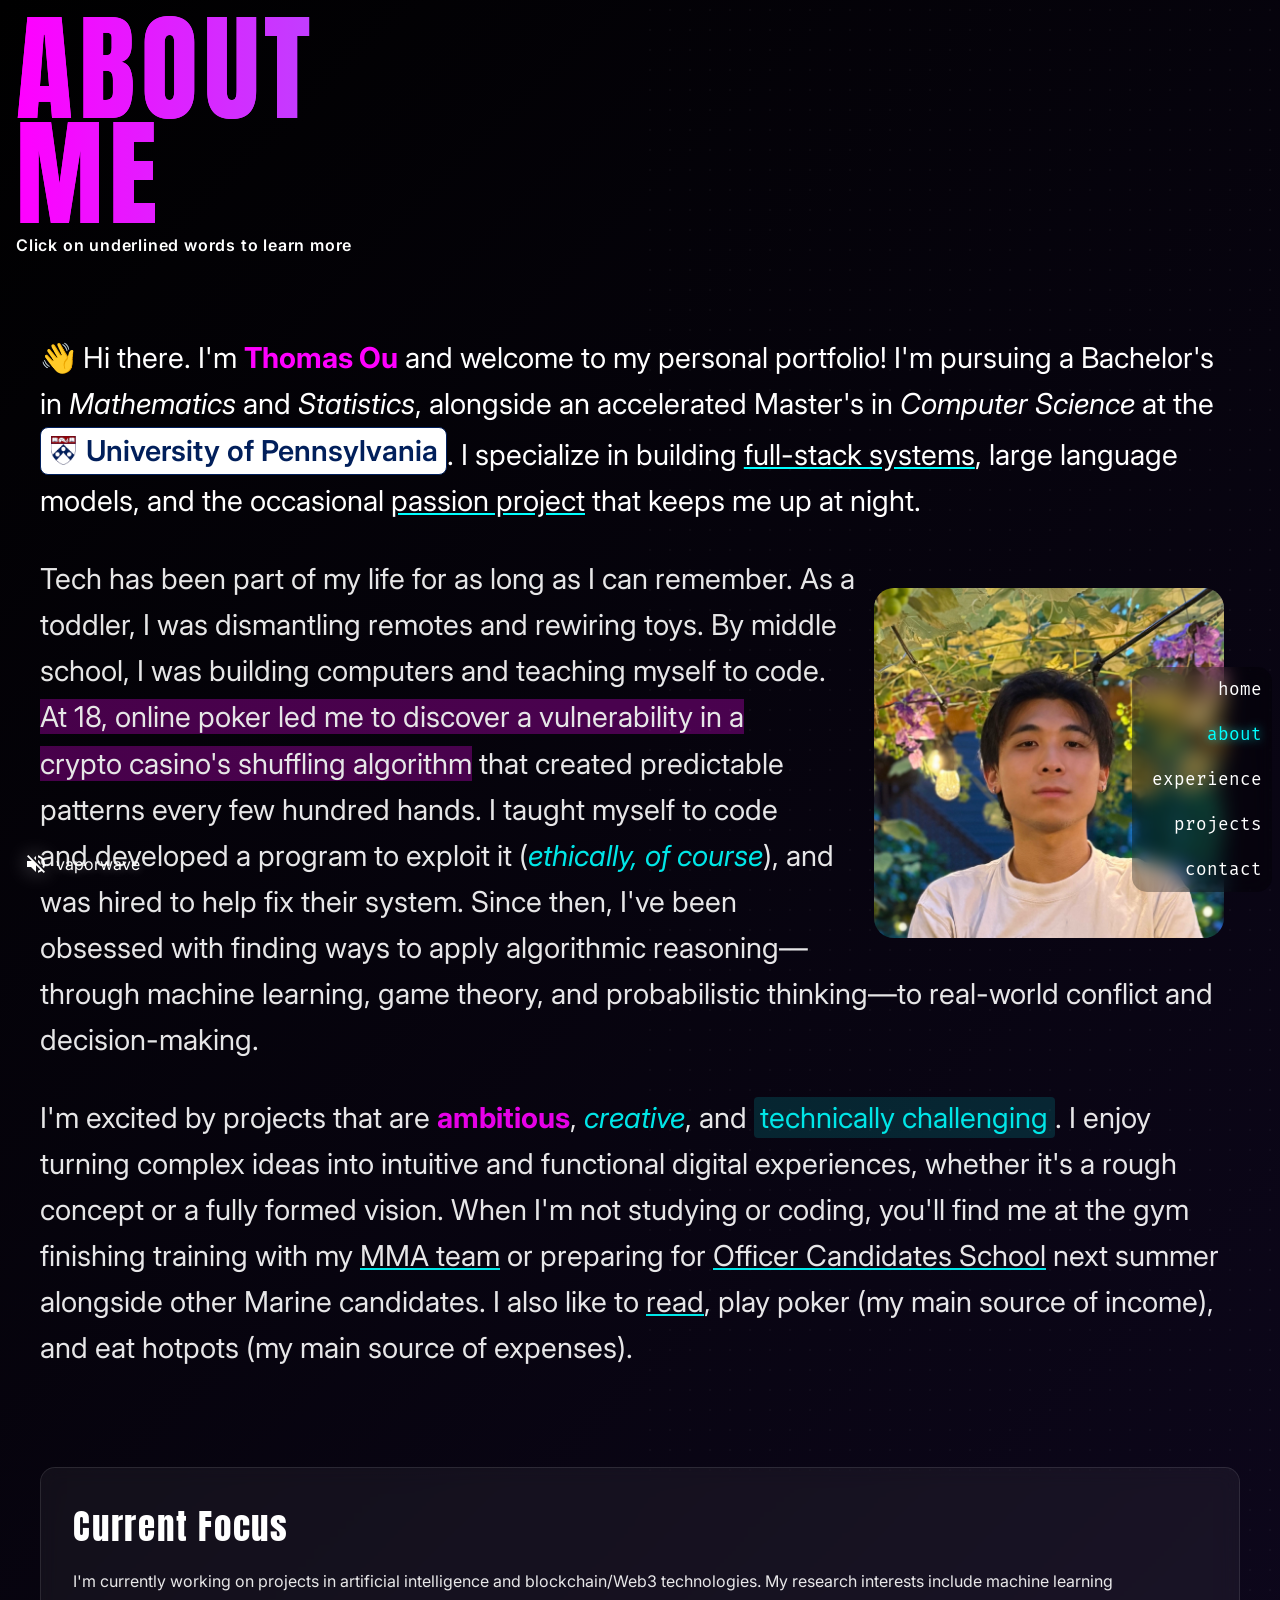
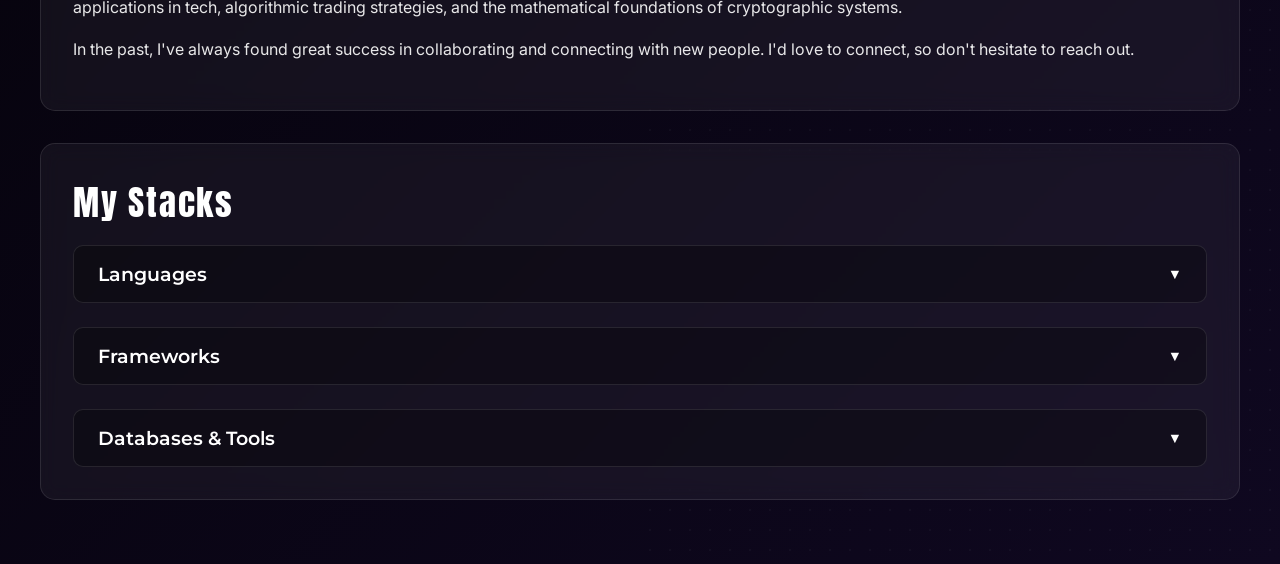
==== about.html @ 59541272 "update portfolio: improve tooltips, links, styling, and user experience - Fixed tooltip positioning " ====
<!DOCTYPE html>
<html lang="en">
<head>
  <meta charset="UTF-8" />
  <meta name="viewport" content="width=device-width, initial-scale=1.0" />
  <title>Thomas Ou • About</title>
  <!-- Google Fonts for modern look -->
  <link href="https://fonts.googleapis.com/css?family=Montserrat:900,700,400|Inter:400,600&display=swap" rel="stylesheet">
  <link href="https://fonts.googleapis.com/css2?family=Anton:wght@400&display=swap" rel="stylesheet">
  <link href="https://fonts.googleapis.com/css2?family=Fira+Mono:wght@400;500;700&display=swap" rel="stylesheet">
  <!-- GSAP -->
  <script src="https://unpkg.com/gsap@3/dist/gsap.min.js"></script>
  <script src="https://unpkg.com/gsap@3/dist/ScrollTrigger.min.js"></script>
  <!-- Three.js for 3D background -->
  <script src="https://cdnjs.cloudflare.com/ajax/libs/three.js/r134/three.min.js"></script>
  <!-- Styles -->
  <link rel="stylesheet" href="style.css" />
  <style>
    /* Base styles */
    html, body {
      -webkit-overflow-scrolling: touch;
      scroll-behavior: smooth;
      overflow-x: hidden;
    }
    
    body {
      overscroll-behavior: none;
      -webkit-overscroll-behavior: none;
      opacity: 0;
      animation: easeIn 0.8s ease-out forwards;
    }

    @keyframes easeIn {
      from {
        opacity: 0;
      }
      to {
        opacity: 1;
      }
    }

    /* Main container */
    .about-container {
      width: 100vw;
      min-height: 100vh;
      background: linear-gradient(135deg, #000000 0%, #0f0820 25%, #0d1425 50%, #081a35 75%, #1f1a40 100%);
      background-size: 400% 400%;
      animation: gradientShift 8s ease infinite;
      position: relative;
      padding: 2rem;
      box-sizing: border-box;
    }

    /* Add dot pattern overlay similar to reference image */
    .about-container::before {
      content: '';
      position: absolute;
      top: 0;
      right: 0;
      width: 50%;
      height: 100%;
      background-image: radial-gradient(circle, rgba(255,255,255,0.1) 1px, transparent 1px);
      background-size: 20px 20px;
      opacity: 0.3;
      pointer-events: none;
    }

    @keyframes gradientShift {
      0% {
        background-position: 0% 50%;
      }
      50% {
        background-position: 100% 50%;
      }
      100% {
        background-position: 0% 50%;
      }
    }

    /* Title */
    .about-title {
      position: relative;
      margin: -1rem 0 2rem -1rem;
      z-index: 100;
    }

    .about-text {
      font-size: min(8rem, 15vw, 13vh);
      font-weight: 400;
      font-family: 'Anton', Arial, sans-serif;
      background: linear-gradient(90deg, #ff00ff, #00ffff);
      -webkit-background-clip: text;
      -webkit-text-fill-color: transparent;
      background-clip: text;
      text-align: left;
      letter-spacing: 0.05em;
      text-transform: none;
      margin: 0;
      line-height: 0.9;
      display: flex;
      flex-direction: column;
    }

    .title-subtitle {
      font-size: 1rem;
      font-weight: 600;
      font-family: 'Inter', Arial, sans-serif;
      color: #ffffff;
      text-align: left;
      margin-top: 0.5rem;
      letter-spacing: 0.05em;
    }

    /* Hover effect for underlined links */
    .profile-text a:hover {
      color: #00ffff !important;
      transition: color 0.3s ease;
    }

    .about-text div {
      font-size: min(8rem, 15vw, 13vh);
      font-weight: 400;
      font-family: 'Anton', Arial, sans-serif;
      background: linear-gradient(90deg, #ff00ff, #00ffff);
      -webkit-background-clip: text;
      -webkit-text-fill-color: transparent;
      background-clip: text;
      text-align: left;
      letter-spacing: 0.05em;
      text-transform: none;
      margin: 0;
    }

    /* Content area */
    .about-content {
      max-width: 1200px;
      margin: 0 auto;
      padding-top: 3rem;
      z-index: 10;
      position: relative;
    }

    /* Profile section */
    .profile-section {
      display: block;
      width: 100%;
      margin-bottom: 4rem;
      position: relative;
      overflow: hidden;
    }

    .profile-image {
      float: right;
      width: 400px;
      max-width: 400px;
      aspect-ratio: 1;
      border-radius: 20px;
      overflow: hidden;
      transition: all 0.3s ease;
      margin: 2rem 0 2rem 2rem;
    }

    .profile-image:hover {
      transform: scale(1.02);
    }

    .profile-image img {
      width: 100%;
      height: 100%;
      object-fit: cover;
    }

    .profile-text {
      color: #ffffff;
      font-family: 'Inter', Arial, sans-serif;
    }

    .profile-text h2 {
      font-family: 'Anton', Arial, sans-serif;
      font-size: 2.5rem;
      font-weight: 400;
      color: #ffffff;
      margin: 0 0 1rem 0;
      letter-spacing: 0.05em;
    }

    .profile-text p {
      font-family: 'Inter', Arial, sans-serif;
      font-size: 1.8rem;
      font-weight: 400;
      color: #ffffff;
      margin: 0 0 2rem 0;
      line-height: 1.6;
      letter-spacing: normal;
      opacity: 0.9;
    }

    /* Info sections */
    .info-section {
      background: rgba(255, 255, 255, 0.05);
      backdrop-filter: blur(10px);
      border: 1px solid rgba(255, 255, 255, 0.1);
      border-radius: 15px;
      padding: 2rem;
      margin-bottom: 2rem;
      transition: all 0.3s ease;
    }

    .info-section:hover {
      background: rgba(255, 255, 255, 0.08);
      border-color: rgba(255, 0, 255, 0.3);
      transform: translateY(-2px);
    }

    .info-section h3 {
      font-family: 'Anton', Arial, sans-serif;
      font-size: 1.8rem;
      font-weight: 400;
      color: #ffffff;
      margin: 0 0 1rem 0;
      letter-spacing: 0.05em;
    }

    .info-section p {
      color: #ffffff;
      font-family: 'Inter', Arial, sans-serif;
      font-size: 1rem;
      line-height: 1.6;
      margin-bottom: 1rem;
      opacity: 0.9;
    }

    /* Skills grid */
    .skills-grid {
      display: grid;
      grid-template-columns: repeat(auto-fit, minmax(250px, 1fr));
      gap: 1.5rem;
      margin-top: 1rem;
    }

    .skill-category {
      background: rgba(0, 0, 0, 0.3);
      border-radius: 10px;
      padding: 1.5rem;
      border: 1px solid rgba(255, 255, 255, 0.1);
    }

    .skill-category h4 {
      font-family: 'Montserrat', Arial, sans-serif;
      font-size: 1.1rem;
      font-weight: 600;
      color: #00ffff;
      margin: 0 0 1rem 0;
    }

    .skill-list {
      display: flex;
      flex-wrap: wrap;
      gap: 0.5rem;
    }

    .skill-tag {
      background: transparent;
      border: 1px solid rgba(255, 255, 255, 0.3);
      color: #ffffff;
      padding: 0.25rem 0.75rem;
      border-radius: 15px;
      font-family: 'Fira Mono', monospace;
      font-size: 0.85rem;
      transition: all 0.3s ease;
    }

    .skill-tag:hover {
      border-color: #ff00ff;
      color: #ff00ff;
      transform: scale(1.05);
    }

    /* Stack section styles */
    .stack-container {
      display: flex;
      flex-direction: column;
      gap: 1.5rem;
      margin-top: 1rem;
    }

    .stack-section {
      background: rgba(0, 0, 0, 0.3);
      border: 1px solid rgba(255, 255, 255, 0.1);
      border-radius: 10px;
      overflow: hidden;
      transition: all 0.3s ease;
    }

    .stack-section:hover {
      border-color: rgba(255, 0, 255, 0.3);
      background: rgba(0, 0, 0, 0.4);
    }

    .stack-header {
      display: flex;
      justify-content: space-between;
      align-items: center;
      padding: 1rem 1.5rem;
      cursor: pointer;
      transition: all 0.3s ease;
    }

    .stack-header:hover {
      background: rgba(255, 255, 255, 0.05);
    }

    .stack-header h4 {
      font-family: 'Montserrat', Arial, sans-serif;
      font-size: 1.2rem;
      font-weight: 600;
      color: #ffffff;
      margin: 0;
    }

    .stack-arrow {
      color: #ffffff;
      font-size: 0.9rem;
      transition: transform 0.3s ease;
    }

    .stack-section.active .stack-arrow {
      transform: rotate(180deg);
    }

    .stack-content {
      max-height: 0;
      overflow: hidden;
      transition: max-height 0.3s ease, padding 0.3s ease;
      background: transparent;
      display: flex;
      flex-wrap: wrap;
      gap: 1rem;
      padding: 0 1.5rem;
    }

    .stack-section.active .stack-content {
      max-height: 300px;
      padding: 1rem 1.5rem 1.5rem 1.5rem;
    }

    .icon-container {
      position: relative;
      display: inline-block;
      cursor: pointer;
      transition: all 0.3s ease;
    }

    .stack-content img {
      width: 45px;
      height: 45px;
      transition: all 0.3s ease;
      filter: brightness(1) saturate(1);
    }

    .icon-container:hover img {
      filter: brightness(0.8) saturate(0.9);
      transform: scale(1.1);
    }

    .icon-tooltip {
      position: absolute;
      top: 50%;
      left: 50%;
      transform: translate(-50%, -50%);
      background: rgba(0, 0, 0, 0.9);
      color: #ffffff;
      padding: 0.4rem 0.8rem;
      border-radius: 6px;
      font-family: 'Inter', Arial, sans-serif;
      font-size: 0.8rem;
      font-weight: 500;
      white-space: nowrap;
      opacity: 0;
      pointer-events: none;
      transition: all 0.3s ease;
      z-index: 1000;
      border: 1px solid rgba(255, 255, 255, 0.2);
    }

    .icon-container:hover .icon-tooltip {
      opacity: 1;
      transform: translate(-50%, -50%);
    }

    /* Values/interests section */
    .values-grid {
      display: grid;
      grid-template-columns: repeat(auto-fit, minmax(280px, 1fr));
      gap: 1.5rem;
      margin-top: 1rem;
    }

    .value-item {
      text-align: center;
      padding: 1.5rem;
    }

    .value-icon {
      font-size: 3rem;
      margin-bottom: 1rem;
      display: block;
    }

    .value-item h4 {
      font-family: 'Montserrat', Arial, sans-serif;
      font-size: 1.2rem;
      font-weight: 600;
      color: #ffffff;
      margin-bottom: 0.5rem;
    }

    .value-item p {
      font-size: 0.95rem;
      opacity: 0.8;
    }

    /* Responsive design */
    @media (orientation: portrait), (max-width: 768px) {
      .about-title {
        position: relative;
        top: 0;
        left: 0;
        text-align: center;
        margin-bottom: 2rem;
      }

      .about-content {
        padding-top: 2rem;
      }

      .profile-section {
        grid-template-columns: 1fr;
        gap: 2rem;
        text-align: left;
      }

      .profile-image {
        max-width: 250px;
        margin: 0 auto;
      }

      .skills-grid {
        grid-template-columns: 1fr;
      }

      .values-grid {
        grid-template-columns: 1fr;
      }

      .bottom-nav .nav-link {
        background: rgba(0, 0, 0, 0.3) !important;
        backdrop-filter: blur(10px) !important;
        -webkit-backdrop-filter: blur(10px) !important;
        border-radius: 8px !important;
      }
    }

    /* Hide custom cursor and use natural cursor */
    * {
      cursor: auto !important;
    }

    #custom-cursor {
      display: none !important;
    }

    /* Profile text styling improvements */
    .profile-text h2 {
      font-family: 'Inter', Arial, sans-serif;
      font-size: 1.8rem;
      font-weight: 400;
      color: #ffffff;
      margin: 0 0 2rem 0;
      line-height: 1.6;
      letter-spacing: normal;
    }

    .profile-text p {
      font-family: 'Inter', Arial, sans-serif;
      font-size: 1.8rem;
      font-weight: 400;
      color: #ffffff;
      margin: 0 0 2rem 0;
      line-height: 1.6;
      letter-spacing: normal;
      opacity: 0.9;
    }

    /* Image positioning adjustments */
    .profile-image {
      float: right;
      width: 40vw;
      max-width: 350px;
      aspect-ratio: 1;
      border-radius: 20px;
      overflow: hidden;
      transition: all 0.3s ease;
      margin: 2rem 1rem 2rem 3rem;
      shape-outside: circle(50%);
    }
  </style>
</head>
<body>

  <!-- Custom Cursor (hidden) -->
  <svg id="custom-cursor" width="27" height="30" viewBox="0 0 27 30" fill="none" xmlns="http://www.w3.org/2000/svg">
    <path d="M20.0995 11.0797L3.72518 1.13204C2.28687 0.258253 0.478228 1.44326 0.704999 3.11083L3.28667 22.0953C3.58333 24.2768 7.33319 24.6415 8.3792 22.7043C9.5038 20.6215 10.8639 18.7382 12.43 17.7122C13.996 16.6861 16.2658 16.1911 18.6244 15.9918C20.8181 15.8063 21.9811 12.2227 20.0995 11.0797Z" fill="#ff00ff" stroke="rgba(255,0,255,0.5)" stroke-width="1"/>
  </svg>

  <!-- About Container -->
  <div class="about-container">
    
    <!-- About Title -->
    <div class="about-title">
      <div class="about-text">
        <div>ABOUT</div>
        <div>ME</div>
      </div>
      <div class="title-subtitle">Click on underlined words to learn more</div>
    </div>

    <!-- Main Content -->
    <div class="about-content">
      
      <!-- Profile Section -->
      <div class="profile-section">
        <div class="profile-text">
                     <h2>👋 Hi there. I'm <span style="color: #ff00ff;"><strong>Thomas Ou</strong></span> and welcome to my personal portfolio! I'm pursuing a Bachelor's in <em>Mathematics</em> and <em>Statistics</em>, alongside an accelerated Master's in <em>Computer Science</em> at the <span style="background: #ffffff; color: #011f5b; padding: 0 0.5rem; border-radius: 8px; border: 1px solid #011f5b; display: inline-flex; align-items: center; gap: 0.5rem; font-weight: 600;"><img src="Images/Penn.png" alt="Penn" style="width: 1em; height: 1em; object-fit: contain;">University of Pennsylvania</span>. I specialize in building <a href="#" style="color: #ffffff; text-decoration: underline; text-decoration-color: #00ffff;">full-stack systems</a>, large language models, and the occasional <a href="#" style="color: #ffffff; text-decoration: underline; text-decoration-color: #00ffff;">passion project</a> that keeps me up at night.</h2>
          
          <div class="profile-image">
            <img src="Images/ThomasPortrait.jpg" alt="Thomas Ou" />
          </div>
          
                     <p>Tech has been part of my life for as long as I can remember. As a toddler, I was dismantling remotes and rewiring toys. By middle school, I was building computers and teaching myself to code. <span style="background: rgba(255, 0, 255, 0.3); color: #ffffff;">At 18, online poker led me to discover a vulnerability in a crypto casino's shuffling algorithm</span> that created predictable patterns every few hundred hands. I taught myself to code and developed a program to exploit it (<em style="color: #00ffff;">ethically, of course</em>), and was hired to help fix their system. Since then, I've been obsessed with finding ways to apply algorithmic reasoning—through machine learning, game theory, and probabilistic thinking—to real-world conflict and decision-making.</p>
          
                     <p>I'm excited by projects that are <strong style="color: #ff00ff;">ambitious</strong>, <em style="color: #00ffff;">creative</em>, and <mark style="background: rgba(0, 255, 255, 0.15); color: #00ffff; padding: 0.2rem 0.4rem; border-radius: 4px;">technically challenging</mark>. I enjoy turning complex ideas into intuitive and functional digital experiences, whether it's a rough concept or a fully formed vision. When I'm not studying or coding, you'll find me at the gym finishing training with my <a href="#" style="color: #ffffff; text-decoration: underline; text-decoration-color: #00ffff;">MMA team</a> or preparing for <a href="#" style="color: #ffffff; text-decoration: underline; text-decoration-color: #00ffff;">Officer Candidates School</a> next summer alongside other Marine candidates. I also like to <a href="#" style="color: #ffffff; text-decoration: underline; text-decoration-color: #00ffff;">read</a>, play poker (my main source of income), and eat hotpots (my main source of expenses).</p>
        </div>
      </div>


      <!-- Current Focus -->
      <div class="info-section">
                 <h3 style="color: #ffffff; font-family: 'Anton', Arial, sans-serif; font-size: 2.2rem; font-weight: 400; letter-spacing: 0.05em;">Current Focus</h3>
        <p>I'm currently working on projects in artificial intelligence and blockchain/Web3 technologies. My research interests include machine learning applications in tech, algorithmic trading strategies, and the mathematical foundations of cryptographic systems.</p>
        <p>In the past, I've always found great success in collaborating and connecting with new people. I'd love to connect, so don't hesitate to reach out.</p>
      </div>

      <!-- My Stack Section -->
      <div class="info-section">
                 <h3 style="color: #ffffff; font-family: 'Anton', Arial, sans-serif; font-size: 2.2rem; font-weight: 400; letter-spacing: 0.05em;">My Stacks</h3>
        <div class="stack-container">
          
          <div class="stack-section">
            <div class="stack-header">
              <h4>Languages</h4>
              <span class="stack-arrow">▼</span>
            </div>
            <div class="stack-content">
              <div class="icon-container">
                <img src="https://cdn.jsdelivr.net/gh/devicons/devicon/icons/python/python-original.svg" alt="Python">
                <span class="icon-tooltip">Python</span>
              </div>
              <div class="icon-container">
                <img src="https://cdn.jsdelivr.net/gh/devicons/devicon/icons/cplusplus/cplusplus-original.svg" alt="C++">
                <span class="icon-tooltip">C++</span>
              </div>
              <div class="icon-container">
                <img src="https://cdn.jsdelivr.net/gh/devicons/devicon/icons/r/r-original.svg" alt="R">
                <span class="icon-tooltip">R</span>
              </div>
              <div class="icon-container">
                <img src="https://cdn.jsdelivr.net/gh/devicons/devicon/icons/ocaml/ocaml-original.svg" alt="OCaml">
                <span class="icon-tooltip">OCaml</span>
              </div>
              <div class="icon-container">
                <img src="https://cdn.jsdelivr.net/gh/devicons/devicon/icons/java/java-original.svg" alt="Java">
                <span class="icon-tooltip">Java</span>
              </div>
              <div class="icon-container">
                <img src="https://cdn.jsdelivr.net/gh/devicons/devicon/icons/matlab/matlab-original.svg" alt="MATLAB">
                <span class="icon-tooltip">MATLAB</span>
              </div>
              <div class="icon-container">
                <img src="https://cdn.jsdelivr.net/gh/devicons/devicon/icons/html5/html5-original.svg" alt="HTML5">
                <span class="icon-tooltip">HTML5</span>
              </div>
              <div class="icon-container">
                <img src="https://cdn.jsdelivr.net/gh/devicons/devicon/icons/css3/css3-original.svg" alt="CSS">
                <span class="icon-tooltip">CSS</span>
              </div>
              <div class="icon-container">
                <img src="https://cdn.jsdelivr.net/gh/devicons/devicon/icons/javascript/javascript-original.svg" alt="JavaScript">
                <span class="icon-tooltip">JavaScript</span>
              </div>
            </div>
          </div>

          <div class="stack-section">
            <div class="stack-header">
              <h4>Frameworks</h4>
              <span class="stack-arrow">▼</span>
            </div>
            <div class="stack-content">
              <div class="icon-container">
                <img src="https://cdn.jsdelivr.net/gh/devicons/devicon/icons/numpy/numpy-original.svg" alt="NumPy">
                <span class="icon-tooltip">NumPy</span>
              </div>
              <div class="icon-container">
                <img src="https://cdn.jsdelivr.net/gh/devicons/devicon/icons/pandas/pandas-original.svg" alt="Pandas">
                <span class="icon-tooltip">Pandas</span>
              </div>
              <div class="icon-container">
                <img src="Images/Icons/Sckit.png" alt="Scikit-learn">
                <span class="icon-tooltip">Scikit-learn</span>
              </div>
              <div class="icon-container">
                <img src="https://cdn.jsdelivr.net/gh/devicons/devicon/icons/pytorch/pytorch-original.svg" alt="PyTorch">
                <span class="icon-tooltip">PyTorch</span>
              </div>
              <div class="icon-container">
                <img src="https://cdn.jsdelivr.net/gh/devicons/devicon/icons/react/react-original.svg" alt="React">
                <span class="icon-tooltip">React</span>
              </div>
              <div class="icon-container">
                <img src="https://cdn.jsdelivr.net/gh/devicons/devicon/icons/tensorflow/tensorflow-original.svg" alt="TensorFlow">
                <span class="icon-tooltip">TensorFlow</span>
              </div>
              <div class="icon-container">
                <img src="https://cdn.jsdelivr.net/gh/devicons/devicon/icons/matplotlib/matplotlib-original.svg" alt="Matplotlib">
                <span class="icon-tooltip">Matplotlib</span>
              </div>
            </div>
          </div>

          <div class="stack-section">
            <div class="stack-header">
              <h4>Databases & Tools</h4>
              <span class="stack-arrow">▼</span>
            </div>
            <div class="stack-content">
              <div class="icon-container">
                <img src="https://cdn.jsdelivr.net/gh/devicons/devicon/icons/mysql/mysql-original.svg" alt="MySQL">
                <span class="icon-tooltip">MySQL</span>
              </div>
              <div class="icon-container">
                <img src="https://cdn.jsdelivr.net/gh/devicons/devicon/icons/postgresql/postgresql-original.svg" alt="PostgreSQL">
                <span class="icon-tooltip">PostgreSQL</span>
              </div>
              <div class="icon-container">
                <img src="https://cdn.jsdelivr.net/gh/devicons/devicon/icons/mongodb/mongodb-original.svg" alt="MongoDB">
                <span class="icon-tooltip">MongoDB</span>
              </div>
              <div class="icon-container">
                <img src="https://cdn.jsdelivr.net/gh/devicons/devicon/icons/nodejs/nodejs-original.svg" alt="Node.js">
                <span class="icon-tooltip">Node.js</span>
              </div>
              <div class="icon-container">
                <img src="https://cdn.jsdelivr.net/gh/devicons/devicon/icons/git/git-original.svg" alt="Git">
                <span class="icon-tooltip">Git</span>
              </div>
            </div>
          </div>

        </div>
      </div>

    </div>
  </div>

  <!-- Mute icon and vaporwave text -->
  <div class="mute-container" style="position: fixed; bottom: 1.5rem; left: 1.5rem; z-index: 10; display: flex; align-items: center; gap: 0.5rem; cursor: pointer; opacity: 1; transition: opacity 0.3s ease;">
    <svg class="mute-icon" viewBox="0 0 24 24" style="width: 24px; height: 24px; fill: #ffffff; filter: drop-shadow(0 0 10px rgba(255, 255, 255, 0.5)); transition: all 0.3s ease;">
      <path d="M16.5 12c0-1.77-1.02-3.29-2.5-4.03v2.21l2.45 2.45c.03-.2.05-.41.05-.63zm2.5 0c0 .94-.2 1.82-.54 2.64l1.51 1.51C20.63 14.91 21 13.5 21 12c0-4.28-2.99-7.86-7-8.77v2.06c2.89.86 5 3.54 5 6.71zM4.27 3L3 4.27 7.73 9H3v6h4l5 5v-6.73l4.25 4.25c-.67.52-1.42.93-2.25 1.18v2.06c1.38-.31 2.63-.95 3.69-1.81L19.73 21 21 19.73l-9-9L4.27 3zM12 4L9.91 6.09 12 8.18V4z"/>
    </svg>
    <span class="mute-text" style="color: #ffffff; font-family: 'Inter', Arial, sans-serif; font-size: 1rem; font-weight: 400; text-shadow: 0 0 10px rgba(255, 255, 255, 0.3); transition: all 0.3s ease;">vaporwave</span>
  </div>

  <!-- Bottom navigation -->
  <div class="bottom-nav" style="background: rgba(0, 0, 0, 0.3) !important; backdrop-filter: blur(10px) !important; -webkit-backdrop-filter: blur(10px) !important; display: flex !important; flex-direction: column !important; width: 140px !important; height: auto !important; position: fixed !important; bottom: 0.5rem !important; right: 0.5rem !important; margin: 0 !important; padding: 0 !important; border-radius: 15px !important; gap: 0 !important; align-items: stretch !important; border: none !important; z-index: 9999 !important;">
    <a href="index.html" class="nav-link" style="background: solid black !important; border: none !important; flex: none !important; text-align: right !important; display: flex !important; align-items: center !important; justify-content: flex-end !important; height: 45px !important; width: 100% !important; box-sizing: border-box !important; margin: 0 !important; padding: 0 10px 0 0 !important; white-space: normal !important; position: relative !important; font-family: 'Fira Mono', 'Consolas', monospace !important; font-size: 1.1rem !important; font-weight: 400 !important; text-transform: none !important; letter-spacing: normal !important; color: white !important; text-decoration: none !important;">home</a>
    <a href="about.html" class="nav-link active" style="background: none !important; border: none !important; flex: none !important; text-align: right !important; display: flex !important; align-items: center !important; justify-content: flex-end !important; height: 45px !important; width: 100% !important; box-sizing: border-box !important; margin: 0 !important; padding: 0 10px 0 0 !important; white-space: normal !important; position: relative !important; font-family: 'Fira Mono', 'Consolas', monospace !important; font-size: 1.1rem !important; font-weight: 400 !important; text-transform: none !important; letter-spacing: normal !important; color: #00ffff !important; text-decoration: none !important; text-shadow: 0 0 10px rgba(0, 255, 255, 0.8) !important; user-select: none !important; -webkit-user-select: none !important; -moz-user-select: none !important; -ms-user-select: none !important; pointer-events: none !important;">about</a>
    <a href="experience.html" class="nav-link" style="background: solid black !important; border: none !important; flex: none !important; text-align: right !important; display: flex !important; align-items: center !important; justify-content: flex-end !important; height: 45px !important; width: 100% !important; box-sizing: border-box !important; margin: 0 !important; padding: 0 10px 0 0 !important; white-space: normal !important; position: relative !important; font-family: 'Fira Mono', 'Consolas', monospace !important; font-size: 1.1rem !important; font-weight: 400 !important; text-transform: none !important; letter-spacing: normal !important; color: white !important; text-decoration: none !important;">experience</a>
    <a href="Projects.html" class="nav-link" style="background: solid black !important; border: none !important; flex: none !important; text-align: right !important; display: flex !important; align-items: center !important; justify-content: flex-end !important; height: 45px !important; width: 100% !important; box-sizing: border-box !important; margin: 0 !important; padding: 0 10px 0 0 !important; white-space: normal !important; position: relative !important; font-family: 'Fira Mono', 'Consolas', monospace !important; font-size: 1.1rem !important; font-weight: 400 !important; text-transform: none !important; letter-spacing: normal !important; color: white !important; text-decoration: none !important;">projects</a>
    <a href="contact.html" class="nav-link" style="background: solid black !important; border: none !important; flex: none !important; text-align: right !important; display: flex !important; align-items: center !important; justify-content: flex-end !important; height: 45px !important; width: 100% !important; box-sizing: border-box !important; margin: 0 !important; padding: 0 10px 0 0 !important; white-space: normal !important; position: relative !important; font-family: 'Fira Mono', 'Consolas', monospace !important; font-size: 1.1rem !important; font-weight: 400 !important; text-transform: none !important; letter-spacing: normal !important; color: white !important; text-decoration: none !important;">contact</a>
  </div>

  <style>
    /* Navigation effects - always active on about page */
    .bottom-nav .nav-link {
      background: none !important;
      backdrop-filter: none !important;
      -webkit-backdrop-filter: none !important;
      border-radius: 0 !important;
      transition: all 0.2s ease !important;
    }
    
    .bottom-nav .nav-link:hover {
      color: #00ffff !important;
      text-shadow: 0 0 10px rgba(0, 255, 255, 0.8) !important;
      transform: scale(1.05) !important;
    }
    
    /* Disable hover effects for active nav item */
    .bottom-nav .nav-link.active:hover {
      background: none !important;
      transform: none !important;
      backdrop-filter: none !important;
      -webkit-backdrop-filter: none !important;
      border-radius: 0 !important;
    }

    /* Mute container hover effects */
    .mute-container:hover .mute-icon {
      fill: #ff00ff !important;
      filter: drop-shadow(0 0 15px rgba(255, 0, 255, 0.8)) !important;
    }

    .mute-container:hover .mute-text {
      color: #ff00ff !important;
      text-shadow: 0 0 15px rgba(255, 0, 255, 0.5) !important;
    }
  </style>

  <script>
    // Text entrance animations
    document.addEventListener('DOMContentLoaded', () => {
      // Register GSAP plugins
      gsap.registerPlugin(ScrollTrigger);
      
      // Animate profile text elements on scroll
      gsap.fromTo('.profile-text h2', 
        {
          opacity: 0,
          y: 50
        },
        {
          opacity: 1,
          y: 0,
          duration: 1,
          ease: "power2.out",
          scrollTrigger: {
            trigger: '.profile-text h2',
            start: "top 80%",
            toggleActions: "play none none reverse"
          }
        }
      );
      
      gsap.utils.toArray('.profile-text p').forEach((paragraph, i) => {
        gsap.fromTo(paragraph, 
          {
            opacity: 0,
            y: 30
          },
          {
            opacity: 1,
            y: 0,
            duration: 0.8,
            ease: "power2.out",
            scrollTrigger: {
              trigger: paragraph,
              start: "top 85%",
              toggleActions: "play none none reverse"
            }
          }
        );
      });
      
      // Animate profile image on scroll
      gsap.fromTo('.profile-image', 
        {
          opacity: 0,
          scale: 0.8,
          rotation: -5
        },
        {
          opacity: 1,
          scale: 1,
          rotation: 0,
          duration: 1.2,
          ease: "back.out(1.7)",
          scrollTrigger: {
            trigger: '.profile-image',
            start: "top 80%",
            toggleActions: "play none none reverse"
          }
        }
      );
      
      // Animate info sections on scroll
      gsap.utils.toArray('.info-section').forEach((section, i) => {
        gsap.fromTo(section, 
          {
            opacity: 0,
            y: 50
          },
          {
            opacity: 1,
            y: 0,
            duration: 0.8,
            scrollTrigger: {
              trigger: section,
              start: "top 80%",
              end: "bottom 20%",
              toggleActions: "play none none reverse"
            }
          }
        );
      });
      

    });

    // Navigation animation
    document.addEventListener('DOMContentLoaded', () => {
      const navLinks = document.querySelectorAll('.nav-link:not(.active)');
      
      navLinks.forEach(link => {
        link.addEventListener('click', (e) => {
          e.preventDefault();
          
          const targetPage = link.getAttribute('href');
          
          if (targetPage) {
            // Smooth transition
            document.body.style.transition = 'opacity 0.8s ease-out';
            document.body.style.opacity = '0';
            
            // Navigate after transition
            setTimeout(() => {
              window.location.href = targetPage;
            }, 800);
          }
        });
      });
    });

    // Scroll animations for content sections
    document.addEventListener('DOMContentLoaded', () => {
      gsap.registerPlugin(ScrollTrigger);
      
      // Animate info sections on scroll
      gsap.utils.toArray('.info-section').forEach((section, i) => {
        gsap.fromTo(section, 
          {
            opacity: 0,
            y: 50
          },
          {
            opacity: 1,
            y: 0,
            duration: 0.8,
            delay: i * 0.1,
            scrollTrigger: {
              trigger: section,
              start: "top 80%",
              end: "bottom 20%",
              toggleActions: "play none none reverse"
            }
          }
        );
      });

      // Animate skill tags
      gsap.utils.toArray('.skill-tag').forEach((tag, i) => {
        gsap.fromTo(tag,
          {
            opacity: 0,
            scale: 0.8
          },
          {
            opacity: 1,
            scale: 1,
            duration: 0.4,
            delay: i * 0.05,
            scrollTrigger: {
              trigger: tag,
              start: "top 90%",
              toggleActions: "play none none reverse"
            }
          }
        );
      });

      // Stack dropdown functionality
      document.querySelectorAll('.stack-header').forEach((header, index) => {
        header.addEventListener('click', () => {
          const section = header.parentElement;
          const isActive = section.classList.contains('active');
          
          // Close all other dropdowns
          document.querySelectorAll('.stack-section').forEach(s => {
            s.classList.remove('active');
          });
          
          // Toggle current dropdown
          if (!isActive) {
            section.classList.add('active');
          }
        });
      });
    });
  </script>

</body>
</html>
---- style.css ----
/* RESET */
* {
  margin: 0;
  padding: 0;
  box-sizing: border-box;
}
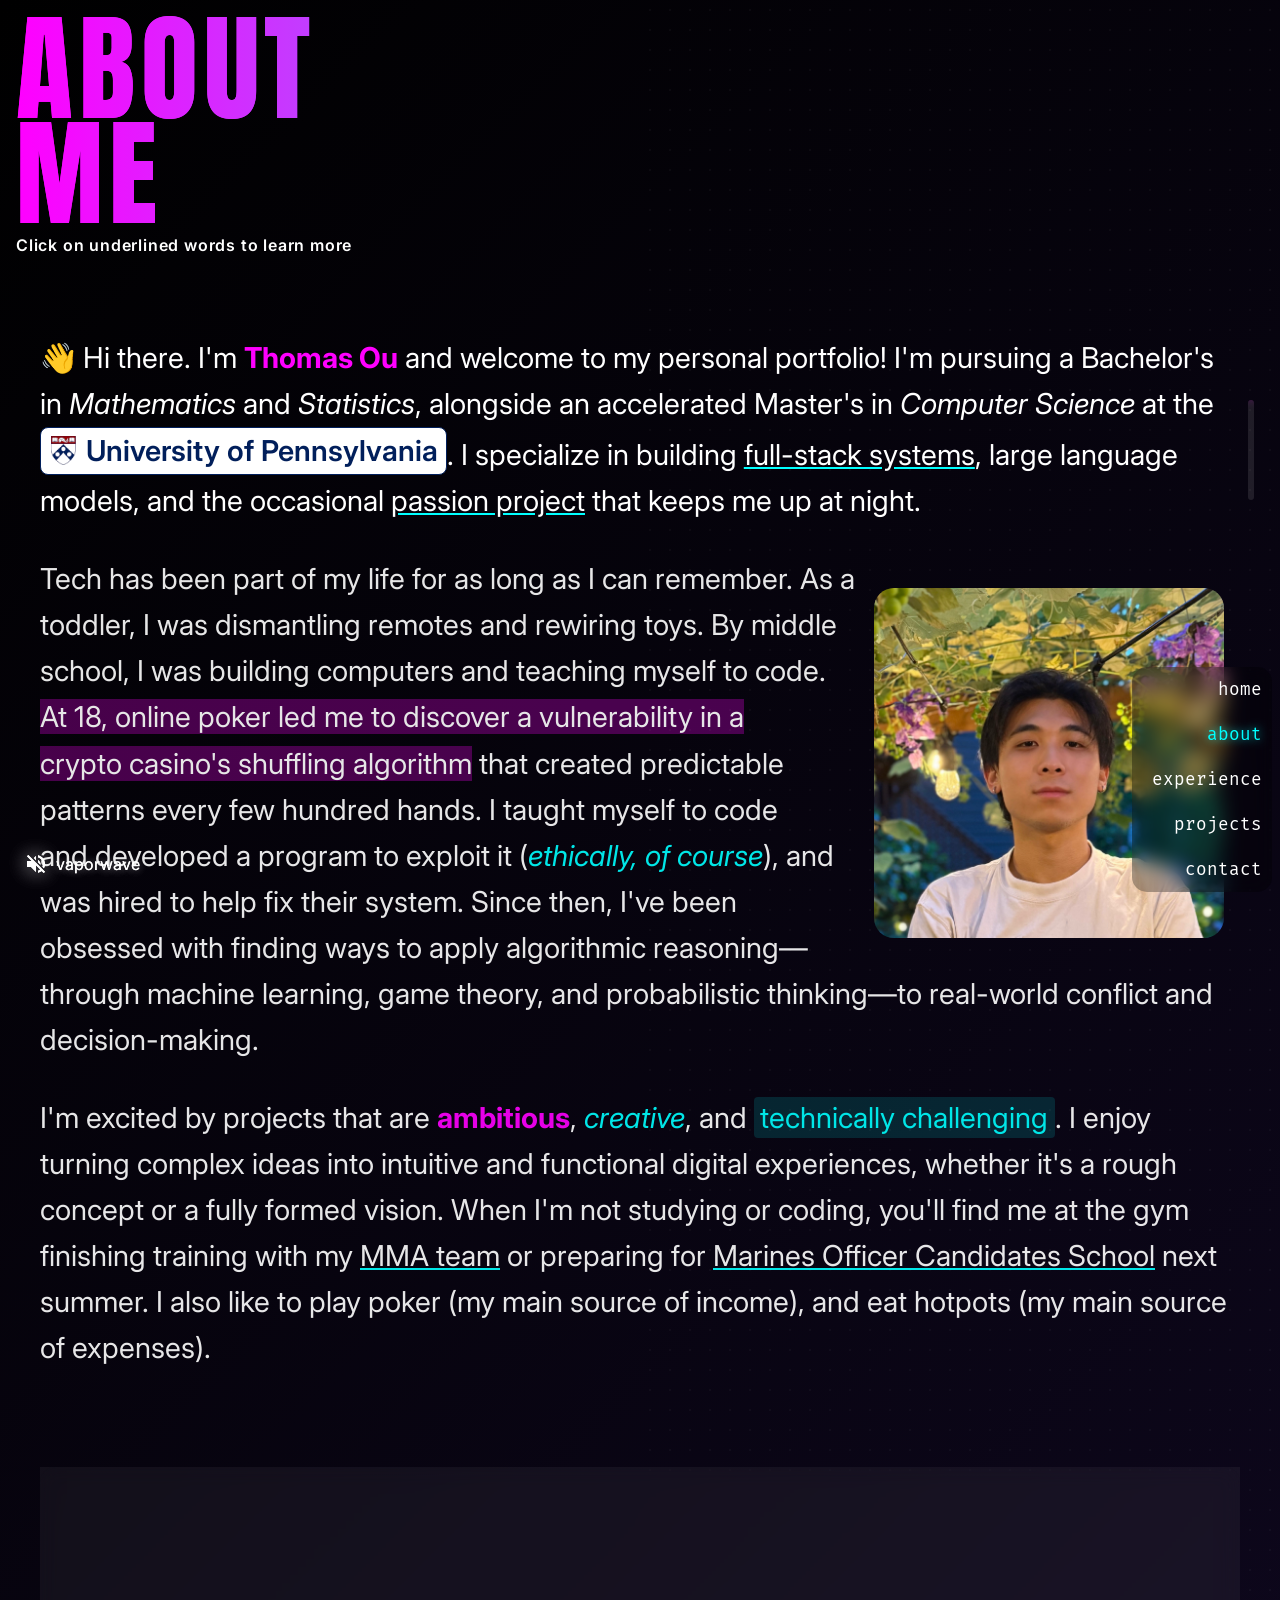
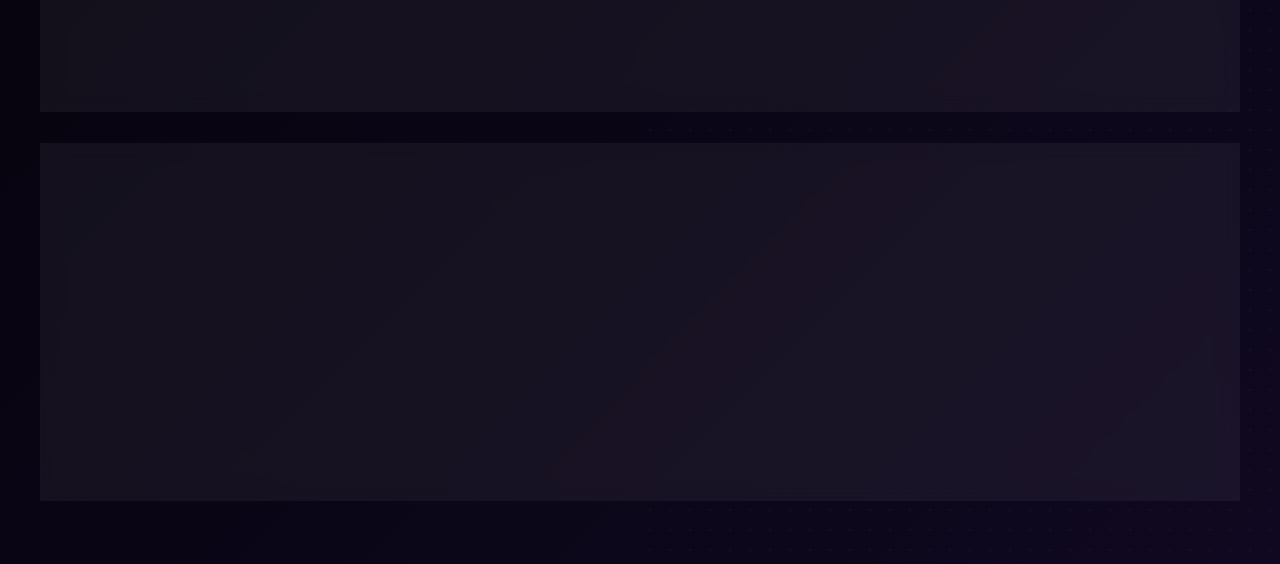
==== commit 483a4134: "enhance portfolio with dual-track audio system and interactive features - Add Emotions.mp3 and Reson" ====
--- a/about.html
+++ b/about.html
@@ -175,15 +175,6 @@
       font-family: 'Inter', Arial, sans-serif;
     }
 
-    .profile-text h2 {
-      font-family: 'Anton', Arial, sans-serif;
-      font-size: 2.5rem;
-      font-weight: 400;
-      color: #ffffff;
-      margin: 0 0 1rem 0;
-      letter-spacing: 0.05em;
-    }
-
     .profile-text p {
       font-family: 'Inter', Arial, sans-serif;
       font-size: 1.8rem;
@@ -420,8 +411,151 @@
       opacity: 0.8;
     }
 
+    /* SCROLL PROGRESS INDICATOR */
+    .scroll-progress {
+      position: fixed;
+      top: 50%;
+      right: 2%;
+      transform: translateY(-50%);
+      width: 6px;
+      height: 100px;
+      border-radius: 3px;
+      background: rgba(255, 255, 255, 0.1);
+      overflow: hidden;
+      z-index: 100;
+    }
+    .scroll-progress-bar {
+      width: 100%;
+      height: 100%;
+      background: linear-gradient(180deg, #ff00ff 0%, #00ffff 100%);
+      border-radius: 3px;
+      transform: translateY(-100%);
+      transition: transform 0.1s ease-out;
+      box-shadow: 0 0 10px rgba(255, 0, 255, 0.5);
+    }
+
+    /* Hide scrollbar like experience page */
+    body {
+      scrollbar-width: none;
+      -ms-overflow-style: none;
+    }
+    
+    /* Hide scrollbar for all elements */
+    ::-webkit-scrollbar {
+      display: none;
+      width: 0;
+      height: 0;
+    }
+    
+    html, body {
+      -ms-overflow-style: none;
+      scrollbar-width: none;
+    }
+    
+    * {
+      -ms-overflow-style: none;
+      scrollbar-width: none;
+    }
+    
+    *::-webkit-scrollbar {
+      display: none;
+      width: 0;
+      height: 0;
+    }
+
+    /* Mobile menu button styles */
+    .mobile-menu-btn {
+      transition: all 0.3s ease;
+    }
+
+    .mobile-menu-btn:hover {
+      background: rgba(0, 0, 0, 0.5) !important;
+      border-color: rgba(255, 0, 255, 0.3) !important;
+    }
+
+    .mobile-menu-btn.active .hamburger span:nth-child(1) {
+      transform: rotate(-45deg) translate(-5px, 6px);
+      background: #ff00ff;
+    }
+
+    .mobile-menu-btn.active .hamburger span:nth-child(2) {
+      opacity: 0;
+    }
+
+    .mobile-menu-btn.active .hamburger span:nth-child(3) {
+      transform: rotate(45deg) translate(-5px, -6px);
+      background: #ff00ff;
+    }
+
     /* Responsive design */
     @media (orientation: portrait), (max-width: 768px) {
+      /* Show mobile menu button and hide navigation */
+      .mobile-menu-btn {
+        display: flex !important;
+      }
+
+      /* Hide hamburger when menu is open */
+      .mobile-menu-btn.active {
+        opacity: 0 !important;
+        pointer-events: none !important;
+      }
+
+      .bottom-nav {
+        transform: translateX(200px) !important;
+        opacity: 0 !important;
+        transition: all 0.3s ease !important;
+        position: relative !important;
+      }
+
+      .bottom-nav.show {
+        transform: translateX(0) !important;
+        opacity: 1 !important;
+      }
+
+      /* Close button in navigation */
+      .nav-close-btn {
+        position: absolute;
+        top: 0.5rem;
+        left: 0.5rem;
+        width: 30px;
+        height: 30px;
+        background: rgba(255, 255, 255, 0.1);
+        border: 1px solid rgba(255, 255, 255, 0.3);
+        border-radius: 50%;
+        display: none;
+        align-items: center;
+        justify-content: center;
+        cursor: pointer;
+        z-index: 10001;
+        transition: all 0.3s ease;
+      }
+
+      .bottom-nav.show .nav-close-btn {
+        display: flex !important;
+      }
+
+      .nav-close-btn:hover {
+        background: rgba(255, 255, 255, 0.2) !important;
+        border-color: rgba(255, 255, 255, 0.5) !important;
+      }
+
+      .nav-close-btn::before,
+      .nav-close-btn::after {
+        content: '';
+        position: absolute;
+        width: 12px;
+        height: 2px;
+        background: #ffffff;
+        border-radius: 1px;
+      }
+
+      .nav-close-btn::before {
+        transform: rotate(45deg);
+      }
+
+      .nav-close-btn::after {
+        transform: rotate(-45deg);
+      }
       .about-title {
         position: relative;
         top: 0;
@@ -473,7 +607,7 @@
     /* Profile text styling improvements */
     .profile-text h2 {
       font-family: 'Inter', Arial, sans-serif;
-      font-size: 1.8rem;
+      font-size: min(1.8rem, 3.5vw);
       font-weight: 400;
       color: #ffffff;
       margin: 0 0 2rem 0;
@@ -483,7 +617,7 @@
 
     .profile-text p {
       font-family: 'Inter', Arial, sans-serif;
-      font-size: 1.8rem;
+      font-size: min(1.8rem, 3.5vw);
       font-weight: 400;
       color: #ffffff;
       margin: 0 0 2rem 0;
@@ -512,6 +646,11 @@
   <svg id="custom-cursor" width="27" height="30" viewBox="0 0 27 30" fill="none" xmlns="http://www.w3.org/2000/svg">
     <path d="M20.0995 11.0797L3.72518 1.13204C2.28687 0.258253 0.478228 1.44326 0.704999 3.11083L3.28667 22.0953C3.58333 24.2768 7.33319 24.6415 8.3792 22.7043C9.5038 20.6215 10.8639 18.7382 12.43 17.7122C13.996 16.6861 16.2658 16.1911 18.6244 15.9918C20.8181 15.8063 21.9811 12.2227 20.0995 11.0797Z" fill="#ff00ff" stroke="rgba(255,0,255,0.5)" stroke-width="1"/>
   </svg>
+
+  <!-- Scroll Progress Indicator -->
+  <div class="scroll-progress">
+    <div class="scroll-progress-bar"></div>
+  </div>
 
   <!-- About Container -->
   <div class="about-container">
@@ -539,7 +678,7 @@
           
                      <p>Tech has been part of my life for as long as I can remember. As a toddler, I was dismantling remotes and rewiring toys. By middle school, I was building computers and teaching myself to code. <span style="background: rgba(255, 0, 255, 0.3); color: #ffffff;">At 18, online poker led me to discover a vulnerability in a crypto casino's shuffling algorithm</span> that created predictable patterns every few hundred hands. I taught myself to code and developed a program to exploit it (<em style="color: #00ffff;">ethically, of course</em>), and was hired to help fix their system. Since then, I've been obsessed with finding ways to apply algorithmic reasoning—through machine learning, game theory, and probabilistic thinking—to real-world conflict and decision-making.</p>
           
-                     <p>I'm excited by projects that are <strong style="color: #ff00ff;">ambitious</strong>, <em style="color: #00ffff;">creative</em>, and <mark style="background: rgba(0, 255, 255, 0.15); color: #00ffff; padding: 0.2rem 0.4rem; border-radius: 4px;">technically challenging</mark>. I enjoy turning complex ideas into intuitive and functional digital experiences, whether it's a rough concept or a fully formed vision. When I'm not studying or coding, you'll find me at the gym finishing training with my <a href="#" style="color: #ffffff; text-decoration: underline; text-decoration-color: #00ffff;">MMA team</a> or preparing for <a href="#" style="color: #ffffff; text-decoration: underline; text-decoration-color: #00ffff;">Officer Candidates School</a> next summer alongside other Marine candidates. I also like to <a href="#" style="color: #ffffff; text-decoration: underline; text-decoration-color: #00ffff;">read</a>, play poker (my main source of income), and eat hotpots (my main source of expenses).</p>
+                     <p>I'm excited by projects that are <strong style="color: #ff00ff;">ambitious</strong>, <em style="color: #00ffff;">creative</em>, and <mark style="background: rgba(0, 255, 255, 0.15); color: #00ffff; padding: 0.2rem 0.4rem; border-radius: 4px;">technically challenging</mark>. I enjoy turning complex ideas into intuitive and functional digital experiences, whether it's a rough concept or a fully formed vision. When I'm not studying or coding, you'll find me at the gym finishing training with my <a href="https://www.instagram.com/penn_mma/?hl=en" target="_blank" style="color: #ffffff; text-decoration: underline; text-decoration-color: #00ffff;">MMA team</a> or preparing for <a href="https://www.ocs.marines.mil" target="_blank" style="color: #ffffff; text-decoration: underline; text-decoration-color: #00ffff;">Marines Officer Candidates School</a> next summer. I also like to play poker (my main source of income), and eat hotpots (my main source of expenses).</p>
         </div>
       </div>
 
@@ -681,8 +820,18 @@
     <span class="mute-text" style="color: #ffffff; font-family: 'Inter', Arial, sans-serif; font-size: 1rem; font-weight: 400; text-shadow: 0 0 10px rgba(255, 255, 255, 0.3); transition: all 0.3s ease;">vaporwave</span>
   </div>
 
+  <!-- Mobile Menu Button (vertical mode only) -->
+  <div class="mobile-menu-btn" style="display: none; position: fixed; bottom: 1rem; right: 1rem; z-index: 10000; width: 50px; height: 50px; background: rgba(0, 0, 0, 0.3); backdrop-filter: blur(10px); -webkit-backdrop-filter: blur(10px); border-radius: 50%; cursor: pointer; align-items: center; justify-content: center; border: 1px solid rgba(255, 255, 255, 0.1);">
+    <div class="hamburger">
+      <span style="display: block; width: 20px; height: 2px; background: #ffffff; margin: 3px 0; transition: 0.3s; border-radius: 1px;"></span>
+      <span style="display: block; width: 20px; height: 2px; background: #ffffff; margin: 3px 0; transition: 0.3s; border-radius: 1px;"></span>
+      <span style="display: block; width: 20px; height: 2px; background: #ffffff; margin: 3px 0; transition: 0.3s; border-radius: 1px;"></span>
+    </div>
+  </div>
+
   <!-- Bottom navigation -->
   <div class="bottom-nav" style="background: rgba(0, 0, 0, 0.3) !important; backdrop-filter: blur(10px) !important; -webkit-backdrop-filter: blur(10px) !important; display: flex !important; flex-direction: column !important; width: 140px !important; height: auto !important; position: fixed !important; bottom: 0.5rem !important; right: 0.5rem !important; margin: 0 !important; padding: 0 !important; border-radius: 15px !important; gap: 0 !important; align-items: stretch !important; border: none !important; z-index: 9999 !important;">
+    <div class="nav-close-btn"></div>
     <a href="index.html" class="nav-link" style="background: solid black !important; border: none !important; flex: none !important; text-align: right !important; display: flex !important; align-items: center !important; justify-content: flex-end !important; height: 45px !important; width: 100% !important; box-sizing: border-box !important; margin: 0 !important; padding: 0 10px 0 0 !important; white-space: normal !important; position: relative !important; font-family: 'Fira Mono', 'Consolas', monospace !important; font-size: 1.1rem !important; font-weight: 400 !important; text-transform: none !important; letter-spacing: normal !important; color: white !important; text-decoration: none !important;">home</a>
     <a href="about.html" class="nav-link active" style="background: none !important; border: none !important; flex: none !important; text-align: right !important; display: flex !important; align-items: center !important; justify-content: flex-end !important; height: 45px !important; width: 100% !important; box-sizing: border-box !important; margin: 0 !important; padding: 0 10px 0 0 !important; white-space: normal !important; position: relative !important; font-family: 'Fira Mono', 'Consolas', monospace !important; font-size: 1.1rem !important; font-weight: 400 !important; text-transform: none !important; letter-spacing: normal !important; color: #00ffff !important; text-decoration: none !important; text-shadow: 0 0 10px rgba(0, 255, 255, 0.8) !important; user-select: none !important; -webkit-user-select: none !important; -moz-user-select: none !important; -ms-user-select: none !important; pointer-events: none !important;">about</a>
     <a href="experience.html" class="nav-link" style="background: solid black !important; border: none !important; flex: none !important; text-align: right !important; display: flex !important; align-items: center !important; justify-content: flex-end !important; height: 45px !important; width: 100% !important; box-sizing: border-box !important; margin: 0 !important; padding: 0 10px 0 0 !important; white-space: normal !important; position: relative !important; font-family: 'Fira Mono', 'Consolas', monospace !important; font-size: 1.1rem !important; font-weight: 400 !important; text-transform: none !important; letter-spacing: normal !important; color: white !important; text-decoration: none !important;">experience</a>
@@ -814,7 +963,29 @@
         );
       });
       
-
+      // Animate stack icons
+      gsap.utils.toArray('.icon-container').forEach((icon, i) => {
+        gsap.fromTo(icon, 
+          {
+            opacity: 0,
+            scale: 0,
+            rotation: 180
+          },
+          {
+            opacity: 1,
+            scale: 1,
+            rotation: 0,
+            duration: 0.6,
+            delay: i * 0.05,
+            ease: "back.out(1.7)",
+            scrollTrigger: {
+              trigger: icon,
+              start: "top 90%",
+              toggleActions: "play none none reverse"
+            }
+          }
+        );
+      });
     });
 
     // Navigation animation
@@ -906,6 +1077,181 @@
         });
       });
     });
+
+    // Scroll progress indicator
+    document.addEventListener('DOMContentLoaded', () => {
+      const scrollProgressBar = document.querySelector('.scroll-progress-bar');
+      function updateScrollProgress() {
+        if (!scrollProgressBar) return;
+        
+        const { scrollHeight, clientHeight } = document.documentElement;
+        const scrollableHeight = scrollHeight - clientHeight;
+        const scrollY = window.scrollY;
+        const scrollProgress = (scrollY / scrollableHeight) * 100;
+        
+        scrollProgressBar.style.transform = `translateY(-${100 - scrollProgress}%)`;
+      }
+      
+      window.addEventListener('scroll', updateScrollProgress);
+      updateScrollProgress(); // Initial call
+    });
+
+    // Mobile menu toggle
+    document.addEventListener('DOMContentLoaded', () => {
+      const mobileMenuBtn = document.querySelector('.mobile-menu-btn');
+      const bottomNav = document.querySelector('.bottom-nav');
+      
+      if (mobileMenuBtn && bottomNav) {
+        const closeBtn = document.querySelector('.nav-close-btn');
+        
+        mobileMenuBtn.addEventListener('click', () => {
+          mobileMenuBtn.classList.toggle('active');
+          bottomNav.classList.toggle('show');
+        });
+        
+        // Close button functionality
+        if (closeBtn) {
+          closeBtn.addEventListener('click', () => {
+            mobileMenuBtn.classList.remove('active');
+            bottomNav.classList.remove('show');
+          });
+        }
+        
+        // Close menu when clicking outside
+        document.addEventListener('click', (e) => {
+          if (!mobileMenuBtn.contains(e.target) && !bottomNav.contains(e.target)) {
+            mobileMenuBtn.classList.remove('active');
+            bottomNav.classList.remove('show');
+          }
+        });
+      }
+    });
+  </script>
+
+  <!-- Background music -->
+  <audio id="backgroundMusic" loop>
+    <source src="Assets/Resonance.mp3" type="audio/mpeg">
+    Your browser does not support the audio element.
+  </audio>
+
+  <!-- Mute icon and vaporwave text -->
+  <div class="mute-container" id="muteContainer">
+    <svg class="mute-icon" id="muteIcon" viewBox="0 0 24 24">
+      <path d="M16.5 12c0-1.77-1.02-3.29-2.5-4.03v2.21l2.45 2.45c.03-.2.05-.41.05-.63zm2.5 0c0 .94-.2 1.82-.54 2.64l1.51 1.51C20.63 14.91 21 13.5 21 12c0-4.28-2.99-7.86-7-8.77v2.06c2.89.86 5 3.54 5 6.71zM4.27 3L3 4.27 7.73 9H3v6h4l5 5v-6.73l4.25 4.25c-.67.52-1.42.93-2.25 1.18v2.06c1.38-.31 2.63-.95 3.69-1.81L19.73 21 21 19.73l-9-9L4.27 3zM12 4L9.91 6.09 12 8.18V4z"/>
+    </svg>
+    <span class="mute-text">vaporwave</span>
+  </div>
+
+  <style>
+    /* Mute icon and vaporwave text */
+    .mute-container {
+      position: fixed;
+      bottom: 1.5rem;
+      left: 1.5rem;
+      z-index: 1001;
+      display: flex;
+      align-items: center;
+      gap: 0.5rem;
+      cursor: pointer;
+      opacity: 1;
+      transition: opacity 0.3s ease;
+    }
+
+    .mute-icon {
+      width: 24px;
+      height: 24px;
+      fill: #ffffff;
+      filter: drop-shadow(0 0 10px rgba(255, 255, 255, 0.5));
+      transition: all 0.3s ease;
+    }
+
+    .mute-text {
+      color: #ffffff;
+      font-family: 'Inter', Arial, sans-serif;
+      font-size: 1rem;
+      font-weight: 400;
+      text-shadow: 0 0 10px rgba(255, 255, 255, 0.3);
+      transition: all 0.3s ease;
+      position: relative;
+    }
+
+    .mute-container:hover .mute-icon {
+      fill: #ff00ff;
+      filter: drop-shadow(0 0 15px rgba(255, 0, 255, 0.8));
+    }
+
+    .mute-container:hover .mute-text {
+      color: #ff00ff;
+      text-shadow: 0 0 15px rgba(255, 0, 255, 0.5);
+    }
+  </style>
+
+  <script>
+    // Background music functionality
+    document.addEventListener('DOMContentLoaded', () => {
+      const backgroundMusic = document.getElementById('backgroundMusic');
+      const muteContainer = document.getElementById('muteContainer');
+      const muteIcon = document.getElementById('muteIcon');
+      let isPlaying = false;
+
+      // Set initial volume and start time
+      backgroundMusic.volume = 0.5;
+      backgroundMusic.currentTime = 25; // Start at 25 seconds
+
+      // Icons for play/pause states
+      const mutedIcon = `<path d="M16.5 12c0-1.77-1.02-3.29-2.5-4.03v2.21l2.45 2.45c.03-.2.05-.41.05-.63zm2.5 0c0 .94-.2 1.82-.54 2.64l1.51 1.51C20.63 14.91 21 13.5 21 12c0-4.28-2.99-7.86-7-8.77v2.06c2.89.86 5 3.54 5 6.71zM4.27 3L3 4.27 7.73 9H3v6h4l5 5v-6.73l4.25 4.25c-.67.52-1.42.93-2.25 1.18v2.06c1.38-.31 2.63-.95 3.69-1.81L19.73 21 21 19.73l-9-9L4.27 3zM12 4L9.91 6.09 12 8.18V4z"/>`;
+      const playingIcon = `<path d="M3 9v6h4l5 5V4L7 9H3zm13.5 3c0-1.77-1.02-3.29-2.5-4.03v8.05c1.48-.73 2.5-2.25 2.5-4.02zM14 3.23v2.06c2.89.86 5 3.54 5 6.71s-2.11 5.85-5 6.71v2.06c4.01-.91 7-4.49 7-8.77s-2.99-7.86-7-8.77z"/>`;
+
+      // Toggle music play/pause
+      function toggleMusic() {
+        if (isPlaying) {
+          backgroundMusic.pause();
+          muteIcon.innerHTML = mutedIcon;
+          isPlaying = false;
+        } else {
+          backgroundMusic.play().catch(e => {
+            console.log('Audio play failed:', e);
+          });
+          muteIcon.innerHTML = playingIcon;
+          isPlaying = true;
+        }
+      }
+
+      // Click handler for mute container
+      muteContainer.addEventListener('click', toggleMusic);
+
+      // Try to auto-start music
+      function attemptAutoStart() {
+        if (!isPlaying) {
+          backgroundMusic.play().then(() => {
+            muteIcon.innerHTML = playingIcon;
+            isPlaying = true;
+            console.log('Music auto-started successfully');
+          }).catch(e => {
+            console.log('Auto-start failed, waiting for user interaction:', e);
+            document.addEventListener('click', () => {
+              if (!isPlaying) {
+                toggleMusic();
+              }
+            }, { once: true });
+          });
+        }
+      }
+
+      // Multiple attempts to start music
+      setTimeout(attemptAutoStart, 500);
+      setTimeout(attemptAutoStart, 1000);
+      setTimeout(attemptAutoStart, 2000);
+
+      // Try on any user interaction
+      ['click', 'keydown', 'touchstart', 'mousemove'].forEach(event => {
+        document.addEventListener(event, () => {
+          if (!isPlaying) {
+            setTimeout(attemptAutoStart, 50);
+          }
+        }, { once: true });
+      });
+    });
   </script>
 
 </body>
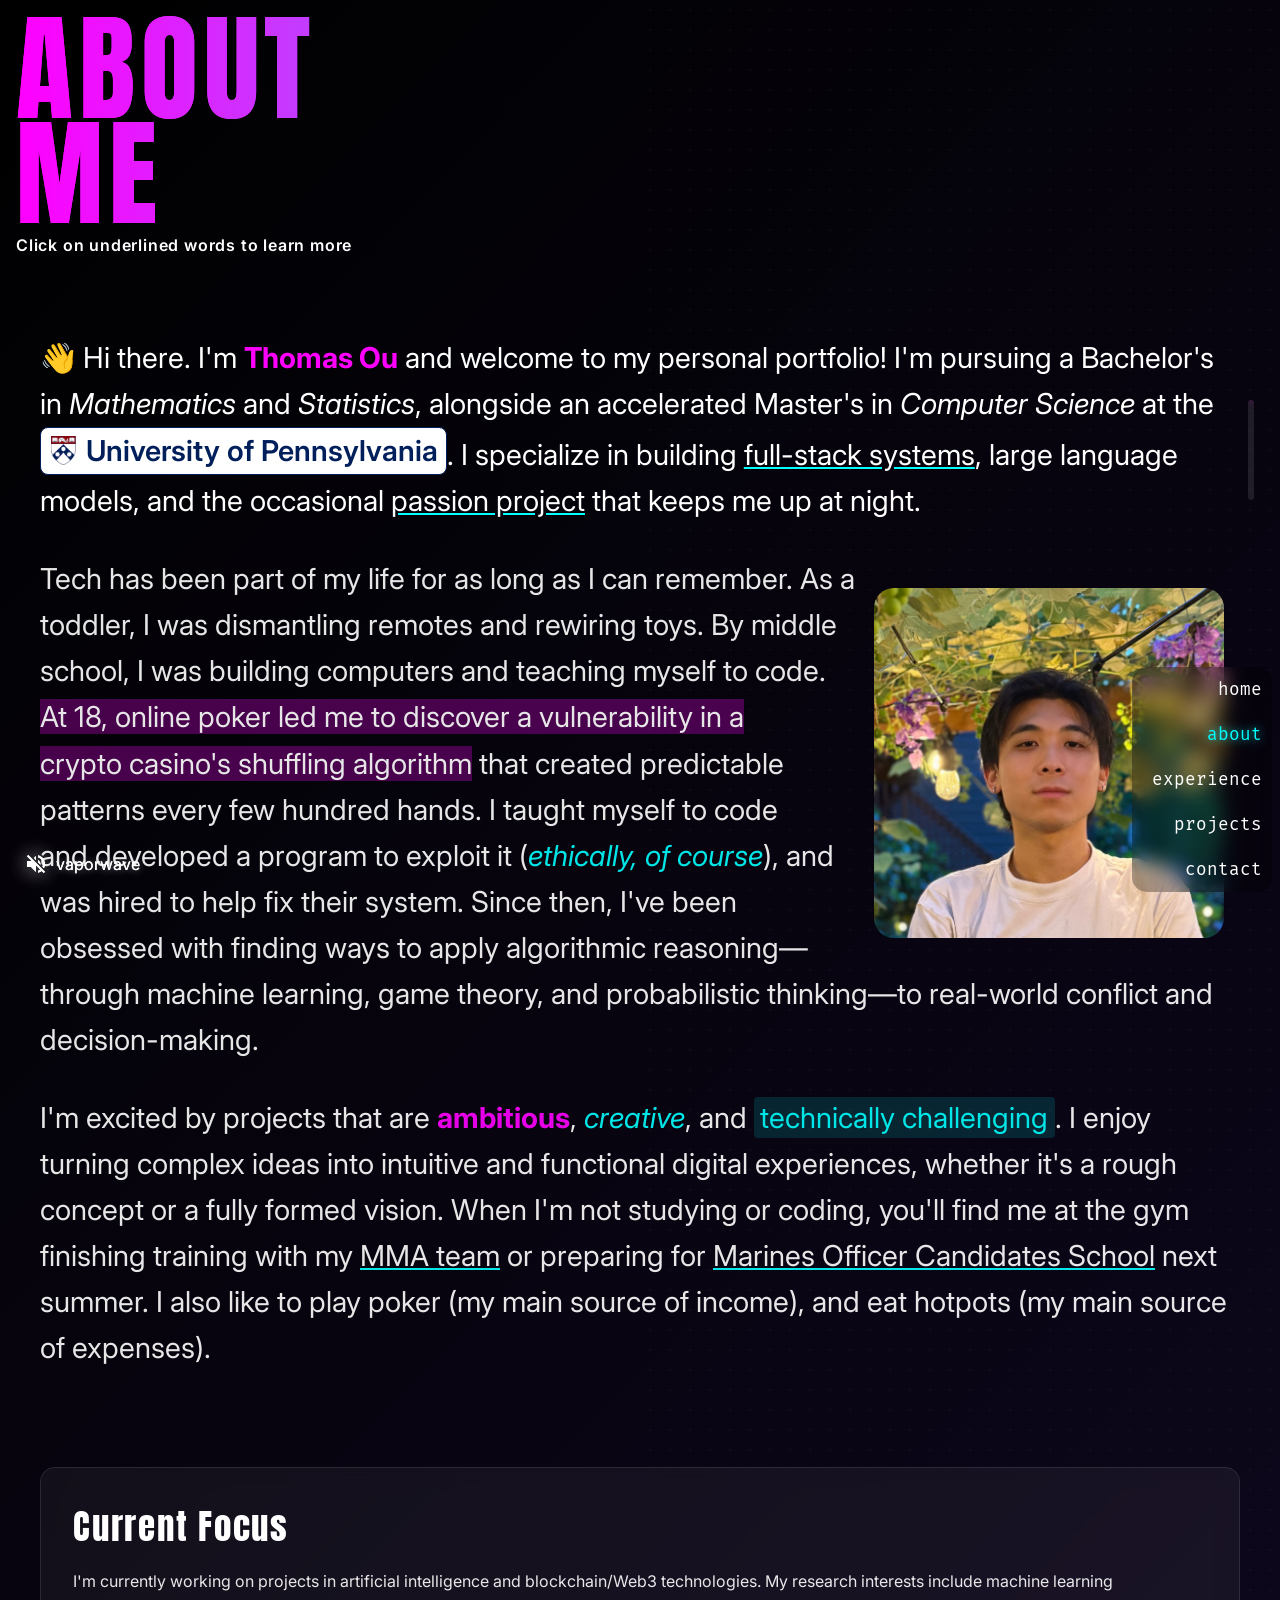
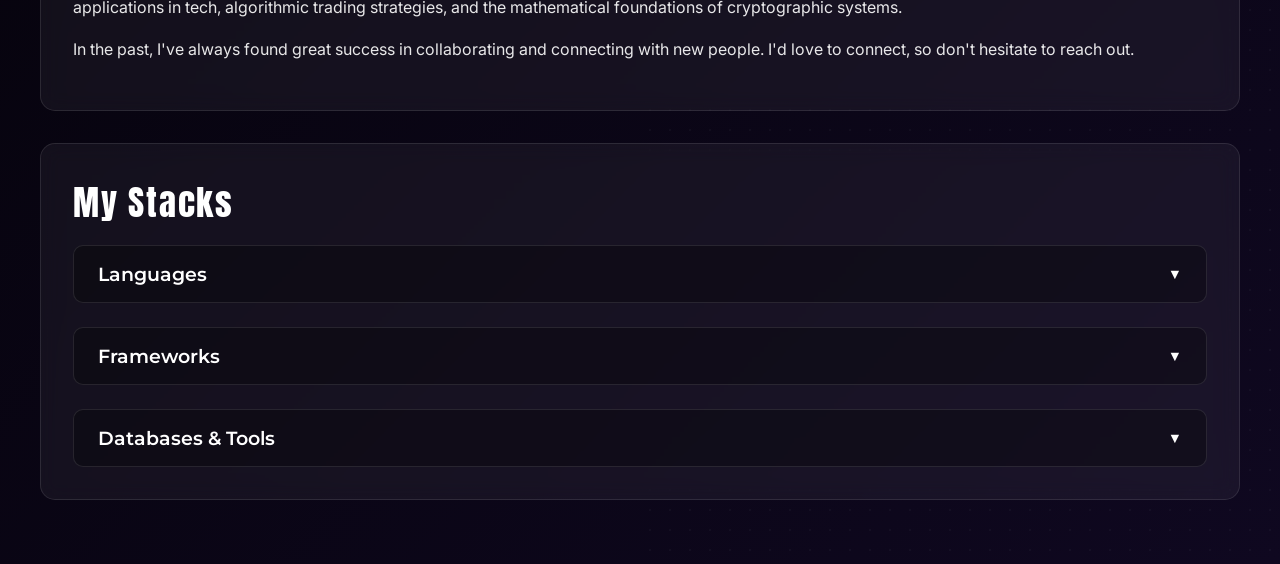
==== commit 0fdf1039: "refactor audio system with centralized music manager - Extract audio functionality into reusable mus" ====
--- a/about.html
+++ b/about.html
@@ -15,6 +15,8 @@
   <script src="https://cdnjs.cloudflare.com/ajax/libs/three.js/r134/three.min.js"></script>
   <!-- Styles -->
   <link rel="stylesheet" href="style.css" />
+  <!-- Music Manager -->
+  <script defer src="musicManager.js"></script>
   <style>
     /* Base styles */
     html, body {
@@ -1186,73 +1188,7 @@
     }
   </style>
 
-  <script>
-    // Background music functionality
-    document.addEventListener('DOMContentLoaded', () => {
-      const backgroundMusic = document.getElementById('backgroundMusic');
-      const muteContainer = document.getElementById('muteContainer');
-      const muteIcon = document.getElementById('muteIcon');
-      let isPlaying = false;
-
-      // Set initial volume and start time
-      backgroundMusic.volume = 0.5;
-      backgroundMusic.currentTime = 25; // Start at 25 seconds
-
-      // Icons for play/pause states
-      const mutedIcon = `<path d="M16.5 12c0-1.77-1.02-3.29-2.5-4.03v2.21l2.45 2.45c.03-.2.05-.41.05-.63zm2.5 0c0 .94-.2 1.82-.54 2.64l1.51 1.51C20.63 14.91 21 13.5 21 12c0-4.28-2.99-7.86-7-8.77v2.06c2.89.86 5 3.54 5 6.71zM4.27 3L3 4.27 7.73 9H3v6h4l5 5v-6.73l4.25 4.25c-.67.52-1.42.93-2.25 1.18v2.06c1.38-.31 2.63-.95 3.69-1.81L19.73 21 21 19.73l-9-9L4.27 3zM12 4L9.91 6.09 12 8.18V4z"/>`;
-      const playingIcon = `<path d="M3 9v6h4l5 5V4L7 9H3zm13.5 3c0-1.77-1.02-3.29-2.5-4.03v8.05c1.48-.73 2.5-2.25 2.5-4.02zM14 3.23v2.06c2.89.86 5 3.54 5 6.71s-2.11 5.85-5 6.71v2.06c4.01-.91 7-4.49 7-8.77s-2.99-7.86-7-8.77z"/>`;
-
-      // Toggle music play/pause
-      function toggleMusic() {
-        if (isPlaying) {
-          backgroundMusic.pause();
-          muteIcon.innerHTML = mutedIcon;
-          isPlaying = false;
-        } else {
-          backgroundMusic.play().catch(e => {
-            console.log('Audio play failed:', e);
-          });
-          muteIcon.innerHTML = playingIcon;
-          isPlaying = true;
-        }
-      }
-
-      // Click handler for mute container
-      muteContainer.addEventListener('click', toggleMusic);
-
-      // Try to auto-start music
-      function attemptAutoStart() {
-        if (!isPlaying) {
-          backgroundMusic.play().then(() => {
-            muteIcon.innerHTML = playingIcon;
-            isPlaying = true;
-            console.log('Music auto-started successfully');
-          }).catch(e => {
-            console.log('Auto-start failed, waiting for user interaction:', e);
-            document.addEventListener('click', () => {
-              if (!isPlaying) {
-                toggleMusic();
-              }
-            }, { once: true });
-          });
-        }
-      }
-
-      // Multiple attempts to start music
-      setTimeout(attemptAutoStart, 500);
-      setTimeout(attemptAutoStart, 1000);
-      setTimeout(attemptAutoStart, 2000);
-
-      // Try on any user interaction
-      ['click', 'keydown', 'touchstart', 'mousemove'].forEach(event => {
-        document.addEventListener(event, () => {
-          if (!isPlaying) {
-            setTimeout(attemptAutoStart, 50);
-          }
-        }, { once: true });
-      });
-    });
-  </script>
+  <!-- Music functionality is now handled by musicManager.js -->
 
 </body>
 </html>
